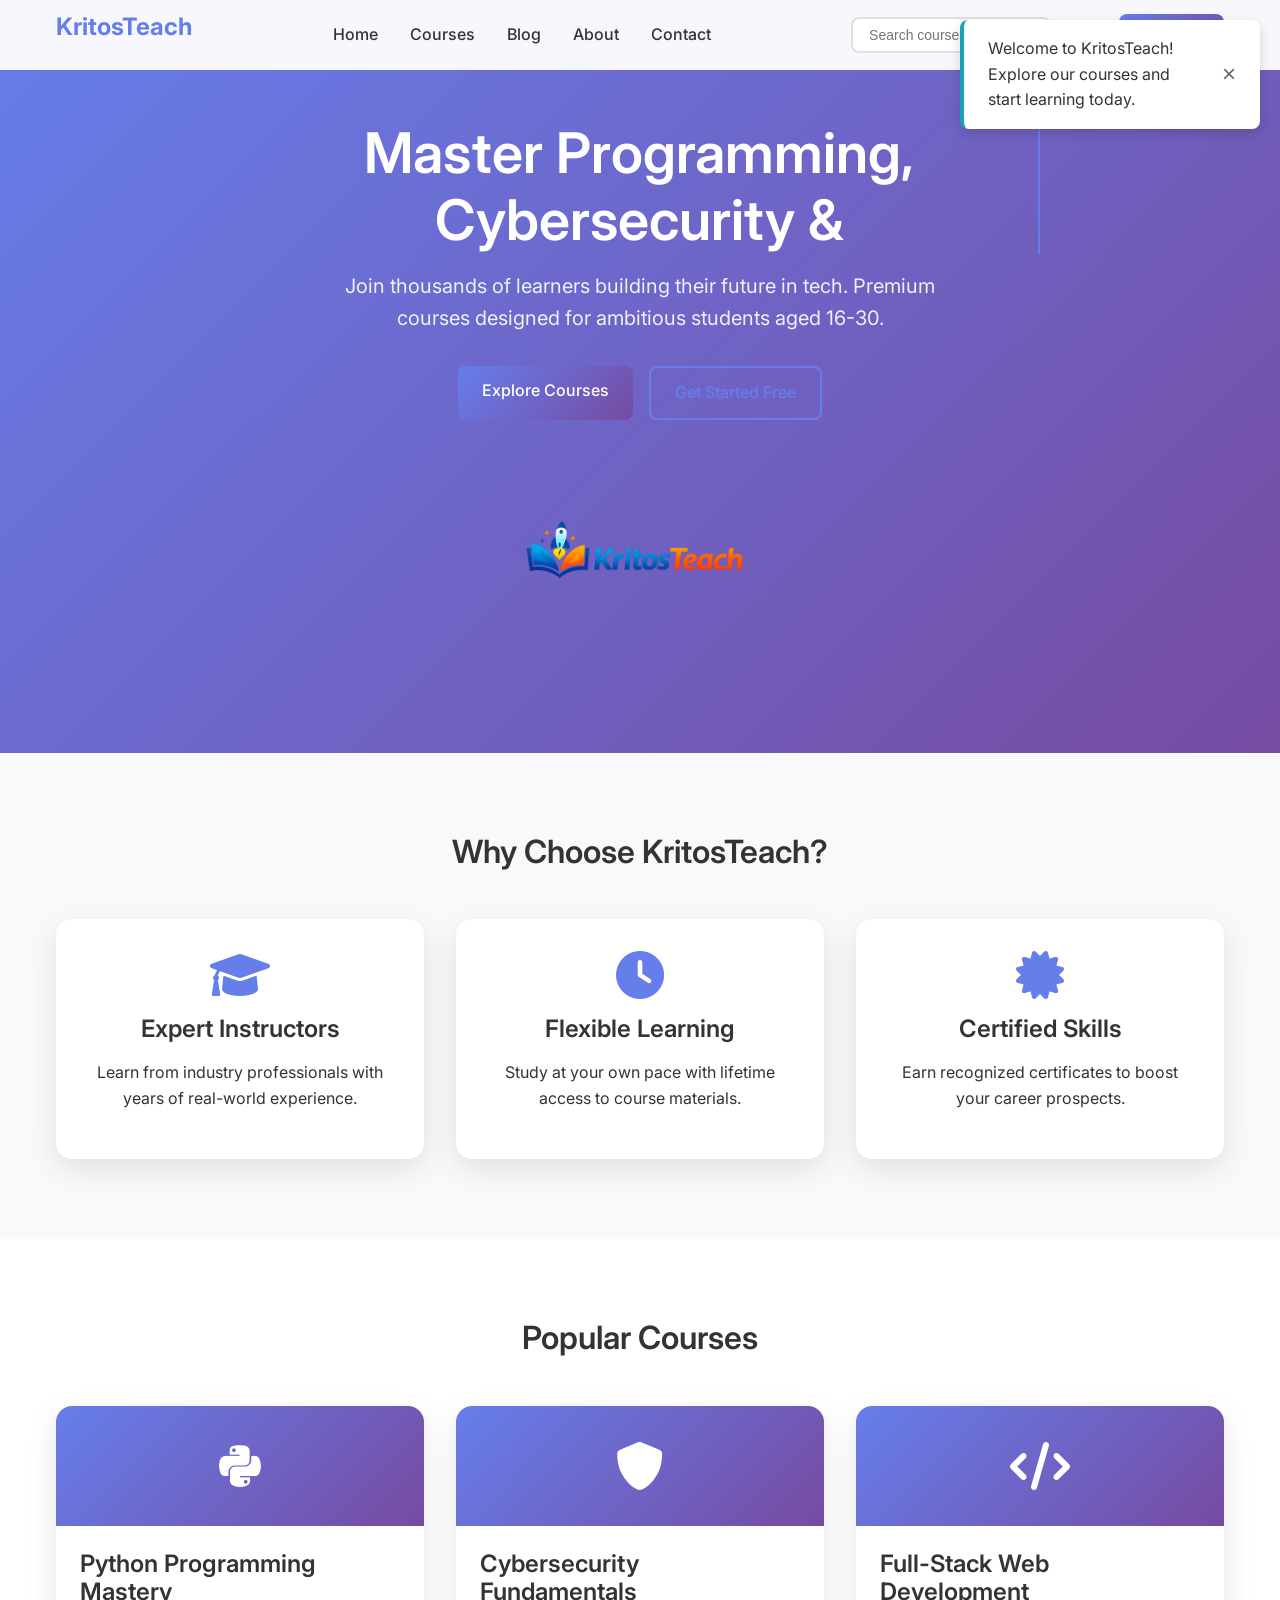
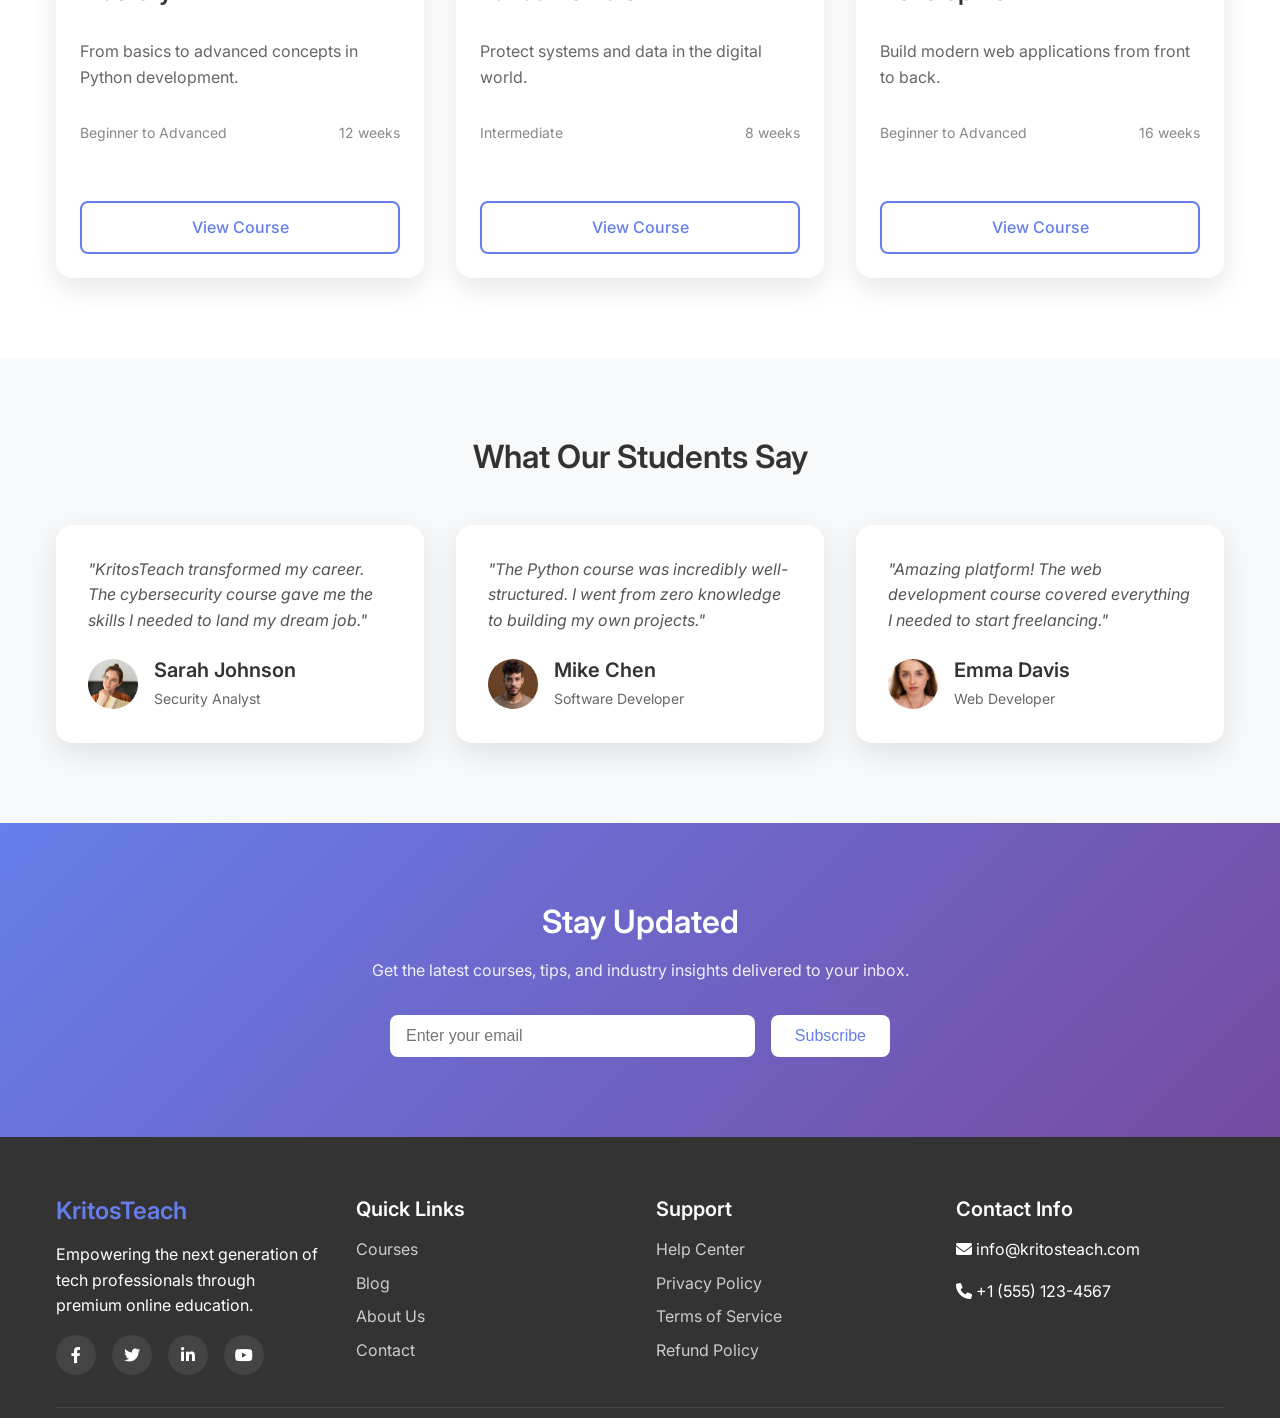
==== index.html @ 1b53daaf "kritosteac" ====
<!DOCTYPE html>
<html lang="en">
<head>
    <meta charset="UTF-8">
    <meta name="viewport" content="width=device-width, initial-scale=1.0">
    <title>KritosTeach - Premium Online Learning</title>
    <meta name="description" content="Learn programming, cybersecurity, and web development with KritosTeach. Premium courses for students and self-learners aged 16-30.">
    <link rel="stylesheet" href="css/styles.css">
    <link rel="icon" href="assets/favicon.ico" type="image/x-icon">
    <link rel="preconnect" href="https://fonts.googleapis.com">
    <link rel="preconnect" href="https://fonts.gstatic.com" crossorigin>
    <link href="https://fonts.googleapis.com/css2?family=Inter:wght@300;400;500;600;700&display=swap" rel="stylesheet">
    <link rel="stylesheet" href="https://cdnjs.cloudflare.com/ajax/libs/font-awesome/6.0.0/css/all.min.css">
</head>
<body>
    <header>
        <nav>
            <div class="nav-container">
                <div class="logo">
                    <h1>KritosTeach</h1>
                </div>
                <ul class="nav-menu">
                    <li><a href="index.html">Home</a></li>
                    <li><a href="courses.html">Courses</a></li>
                    <li><a href="blog.html">Blog</a></li>
                    <li><a href="about.html">About</a></li>
                    <li><a href="contact.html">Contact</a></li>
                </ul>
                <div class="nav-actions">
                    <button id="theme-toggle" aria-label="Toggle dark mode">
                        <i class="fas fa-moon"></i>
                    </button>
                    <button class="btn-primary">Sign Up</button>
                </div>
                <div class="hamburger">
                    <span></span>
                    <span></span>
                    <span></span>
                </div>
            </div>
        </nav>
    </header>

    <main>
        <section class="hero">
            <div class="hero-content">
                <h1>Master Programming, Cybersecurity & Web Development</h1>
                <p>Join thousands of learners building their future in tech. Premium courses designed for ambitious students aged 16-30.</p>
                <div class="hero-buttons">
                    <a href="courses.html" class="btn-primary">Explore Courses</a>
                    <a href="#newsletter" class="btn-secondary">Get Started Free</a>
                </div>
            </div>
            <div class="logo-image">
                <img src="assets/logo.png" alt="Students learning online" loading="lazy">
            </div>
        </section>

        <section class="values">
            <div class="container">
                <h2>Why Choose KritosTeach?</h2>
                <div class="values-grid">
                    <div class="value-card">
                        <i class="fas fa-graduation-cap"></i>
                        <h3>Expert Instructors</h3>
                        <p>Learn from industry professionals with years of real-world experience.</p>
                    </div>
                    <div class="value-card">
                        <i class="fas fa-clock"></i>
                        <h3>Flexible Learning</h3>
                        <p>Study at your own pace with lifetime access to course materials.</p>
                    </div>
                    <div class="value-card">
                        <i class="fas fa-certificate"></i>
                        <h3>Certified Skills</h3>
                        <p>Earn recognized certificates to boost your career prospects.</p>
                    </div>
                </div>
            </div>
        </section>

        <section class="popular-courses">
            <div class="container">
                <h2>Popular Courses</h2>
                <div class="courses-grid">
                    <div class="course-card">
                        <div class="course-icon">
                            <i class="fab fa-python"></i>
                        </div>
                        <h3>Python Programming Mastery</h3>
                        <p>From basics to advanced concepts in Python development.</p>
                        <div class="course-meta">
                            <span class="level">Beginner to Advanced</span>
                            <span class="duration">12 weeks</span>
                        </div>
                        <a href="course-details.html" class="btn-secondary">View Course</a>
                    </div>
                    <div class="course-card">
                        <div class="course-icon">
                            <i class="fas fa-shield-alt"></i>
                        </div>
                        <h3>Cybersecurity Fundamentals</h3>
                        <p>Protect systems and data in the digital world.</p>
                        <div class="course-meta">
                            <span class="level">Intermediate</span>
                            <span class="duration">8 weeks</span>
                        </div>
                        <a href="course-details.html" class="btn-secondary">View Course</a>
                    </div>
                    <div class="course-card">
                        <div class="course-icon">
                            <i class="fas fa-code"></i>
                        </div>
                        <h3>Full-Stack Web Development</h3>
                        <p>Build modern web applications from front to back.</p>
                        <div class="course-meta">
                            <span class="level">Beginner to Advanced</span>
                            <span class="duration">16 weeks</span>
                        </div>
                        <a href="course-details.html" class="btn-secondary">View Course</a>
                    </div>
                </div>
            </div>
        </section>

        <section class="testimonials">
            <div class="container">
                <h2>What Our Students Say</h2>
                <div class="testimonials-grid">
                    <div class="testimonial-card">
                        <div class="testimonial-content">
                            <p>"KritosTeach transformed my career. The cybersecurity course gave me the skills I needed to land my dream job."</p>
                        </div>
                        <div class="testimonial-author">
                            <img src="assets/testimonial1.jpg" alt="Sarah Johnson" loading="lazy">
                            <div>
                                <h4>Sarah Johnson</h4>
                                <span>Security Analyst</span>
                            </div>
                        </div>
                    </div>
                    <div class="testimonial-card">
                        <div class="testimonial-content">
                            <p>"The Python course was incredibly well-structured. I went from zero knowledge to building my own projects."</p>
                        </div>
                        <div class="testimonial-author">
                            <img src="assets/testimonial2.jpg" alt="Mike Chen" loading="lazy">
                            <div>
                                <h4>Mike Chen</h4>
                                <span>Software Developer</span>
                            </div>
                        </div>
                    </div>
                    <div class="testimonial-card">
                        <div class="testimonial-content">
                            <p>"Amazing platform! The web development course covered everything I needed to start freelancing."</p>
                        </div>
                        <div class="testimonial-author">
                            <img src="assets/testimonial3.jpg" alt="Emma Davis" loading="lazy">
                            <div>
                                <h4>Emma Davis</h4>
                                <span>Web Developer</span>
                            </div>
                        </div>
                    </div>
                </div>
            </div>
        </section>

        <section id="newsletter" class="newsletter">
            <div class="container">
                <h2>Stay Updated</h2>
                <p>Get the latest courses, tips, and industry insights delivered to your inbox.</p>
                <form class="newsletter-form">
                    <input type="email" placeholder="Enter your email" required>
                    <button type="submit" class="btn-primary">Subscribe</button>
                </form>
            </div>
        </section>
    </main>

    <footer>
        <div class="container">
            <div class="footer-content">
                <div class="footer-section">
                    <h3>KritosTeach</h3>
                    <p>Empowering the next generation of tech professionals through premium online education.</p>
                    <div class="social-links">
                        <a href="#" aria-label="Facebook"><i class="fab fa-facebook-f"></i></a>
                        <a href="#" aria-label="Twitter"><i class="fab fa-twitter"></i></a>
                        <a href="#" aria-label="LinkedIn"><i class="fab fa-linkedin-in"></i></a>
                        <a href="#" aria-label="YouTube"><i class="fab fa-youtube"></i></a>
                    </div>
                </div>
                <div class="footer-section">
                    <h4>Quick Links</h4>
                    <ul>
                        <li><a href="courses.html">Courses</a></li>
                        <li><a href="blog.html">Blog</a></li>
                        <li><a href="about.html">About Us</a></li>
                        <li><a href="contact.html">Contact</a></li>
                    </ul>
                </div>
                <div class="footer-section">
                    <h4>Support</h4>
                    <ul>
                        <li><a href="#">Help Center</a></li>
                        <li><a href="#">Privacy Policy</a></li>
                        <li><a href="#">Terms of Service</a></li>
                        <li><a href="#">Refund Policy</a></li>
                    </ul>
                </div>
                <div class="footer-section">
                    <h4>Contact Info</h4>
                    <p><i class="fas fa-envelope"></i> info@kritosteach.com</p>
                    <p><i class="fas fa-phone"></i> +1 (555) 123-4567</p>
                </div>
            </div>
            <div class="footer-bottom">
                <p>&copy; 2024 KritosTeach. All rights reserved.</p>
            </div>
        </div>
    </footer>

    <script src="js/scripts.js"></script>
</body>
</html>
---- css/styles.css ----
/* Reset and Base Styles */
* {
    margin: 0;
    padding: 0;
    box-sizing: border-box;
}

html {
    scroll-behavior: smooth;
}

body {
    font-family: 'Inter', -apple-system, BlinkMacSystemFont, 'Segoe UI', Roboto, sans-serif;
    line-height: 1.6;
    color: #333;
    background-color: #fff;
    transition: background-color 0.3s ease, color 0.3s ease;
}

body.dark-mode {
    background-color: #121212;
    color: #e0e0e0;
}

/* Typography */
h1, h2, h3, h4, h5, h6 {
    font-weight: 600;
    line-height: 1.2;
    margin-bottom: 1rem;
}

h1 { font-size: 2.5rem; }
h2 { font-size: 2rem; }
h3 { font-size: 1.5rem; }
h4 { font-size: 1.25rem; }
h5 { font-size: 1.125rem; }
h6 { font-size: 1rem; }

p {
    margin-bottom: 1rem;
}

/* Container */
.container {
    max-width: 1200px;
    margin: 0 auto;
    padding: 0 1rem;
}

/* Buttons */
.btn-primary, .btn-secondary {
    display: inline-block;
    padding: 0.75rem 1.5rem;
    border: none;
    border-radius: 0.5rem;
    font-weight: 500;
    text-decoration: none;
    cursor: pointer;
    transition: all 0.3s ease;
    font-size: 1rem;
}

.btn-primary {
    background: linear-gradient(135deg, #667eea 0%, #764ba2 100%);
    color: white;
}

.btn-primary:hover {
    transform: translateY(-2px);
    box-shadow: 0 10px 25px rgba(102, 126, 234, 0.3);
}

.btn-secondary {
    background: transparent;
    color: #667eea;
    border: 2px solid #667eea;
}

.btn-secondary:hover {
    background: #667eea;
    color: white;
    transform: translateY(-2px);
}

/* Navigation */
header {
    position: fixed;
    top: 0;
    width: 100%;
    background: rgba(255, 255, 255, 0.95);
    backdrop-filter: blur(10px);
    z-index: 1000;
    transition: background-color 0.3s ease;
}

body.dark-mode header {
    background: rgba(18, 18, 18, 0.95);
}

.nav-container {
    max-width: 1200px;
    margin: 0 auto;
    padding: 0 1rem;
    display: flex;
    justify-content: space-between;
    align-items: center;
    height: 70px;
}

.logo h1 {
    color: #667eea;
    font-size: 1.5rem;
    font-weight: 700;
}

.nav-menu {
    display: flex;
    list-style: none;
    gap: 2rem;
}

.nav-menu a {
    text-decoration: none;
    color: #333;
    font-weight: 500;
    transition: color 0.3s ease;
}

body.dark-mode .nav-menu a {
    color: #e0e0e0;
}

.nav-menu a:hover, .nav-menu a.active {
    color: #667eea;
}

.nav-actions {
    display: flex;
    align-items: center;
    gap: 1rem;
}

#theme-toggle {
    background: none;
    border: none;
    font-size: 1.25rem;
    cursor: pointer;
    color: #333;
    transition: color 0.3s ease;
}

body.dark-mode #theme-toggle {
    color: #e0e0e0;
}

.hamburger {
    display: none;
    flex-direction: column;
    cursor: pointer;
}

.hamburger span {
    width: 25px;
    height: 3px;
    background: #333;
    margin: 3px 0;
    transition: 0.3s;
}

body.dark-mode .hamburger span {
    background: #e0e0e0;
}

/* Hero Section */
.hero {
    padding: 120px 0 80px;
    background: linear-gradient(135deg, #667eea 0%, #764ba2 100%);
    color: white;
    text-align: center;
}

.hero-content h1 {
    font-size: 3.5rem;
    margin-bottom: 1rem;
    max-width: 800px;
    margin-left: auto;
    margin-right: auto;
}

.hero-content p {
    font-size: 1.25rem;
    margin-bottom: 2rem;
    max-width: 600px;
    margin-left: auto;
    margin-right: auto;
    opacity: 0.9;
}

.hero-buttons {
    display: flex;
    gap: 1rem;
    justify-content: center;
    margin-bottom: 2rem;
}

.logo-image img {
    max-width: 25%;
    height: auto;
    border-radius: 120rem;
    box-shadow: 1 20px 40px rgba(237, 1, 1, 0.1)0.1;
}

/* Values Section */
.values {
    padding: 80px 0;
    background: #f8f9fa;
}

body.dark-mode .values {
    background: #1e1e1e;
}

.values h2 {
    text-align: center;
    margin-bottom: 3rem;
    color: #333;
}

body.dark-mode .values h2 {
    color: #e0e0e0;
}

.values-grid {
    display: grid;
    grid-template-columns: repeat(auto-fit, minmax(250px, 1fr));
    gap: 2rem;
}

.value-card {
    text-align: center;
    padding: 2rem;
    background: white;
    border-radius: 1rem;
    box-shadow: 0 10px 30px rgba(0, 0, 0, 0.1);
    transition: transform 0.3s ease;
}

body.dark-mode .value-card {
    background: #2a2a2a;
    box-shadow: 0 10px 30px rgba(0, 0, 0, 0.3);
}

.value-card:hover {
    transform: translateY(-5px);
}

.value-card i {
    font-size: 3rem;
    color: #667eea;
    margin-bottom: 1rem;
}

.value-card h3 {
    margin-bottom: 1rem;
    color: #333;
}

body.dark-mode .value-card h3 {
    color: #e0e0e0;
}

/* Popular Courses */
.popular-courses {
    padding: 80px 0;
}

.popular-courses h2 {
    text-align: center;
    margin-bottom: 3rem;
}

.courses-grid {
    display: grid;
    grid-template-columns: repeat(auto-fit, minmax(300px, 1fr));
    gap: 2rem;
}

.course-card {
    background: white;
    border-radius: 1rem;
    overflow: hidden;
    box-shadow: 0 10px 30px rgba(0, 0, 0, 0.1);
    transition: transform 0.3s ease;
}

body.dark-mode .course-card {
    background: #2a2a2a;
    box-shadow: 0 10px 30px rgba(0, 0, 0, 0.3);
}

.course-card:hover {
    transform: translateY(-5px);
}

.course-icon {
    height: 120px;
    display: flex;
    align-items: center;
    justify-content: center;
    background: linear-gradient(135deg, #667eea 0%, #764ba2 100%);
    color: white;
    font-size: 3rem;
}

.course-card h3 {
    padding: 1.5rem 1.5rem 1rem;
    color: #333;
}

body.dark-mode .course-card h3 {
    color: #e0e0e0;
}

.course-card p {
    padding: 0 1.5rem;
    color: #666;
}

body.dark-mode .course-card p {
    color: #b0b0b0;
}

.course-meta {
    padding: 1rem 1.5rem 0;
    display: flex;
    justify-content: space-between;
    font-size: 0.875rem;
    color: #888;
}

body.dark-mode .course-meta {
    color: #999;
}

.course-card .btn-secondary {
    margin: 1.5rem;
    width: calc(100% - 3rem);
    text-align: center;
}

/* Testimonials */
.testimonials {
    padding: 80px 0;
    background: #f8f9fa;
}

body.dark-mode .testimonials {
    background: #1e1e1e;
}

.testimonials h2 {
    text-align: center;
    margin-bottom: 3rem;
}

.testimonials-grid {
    display: grid;
    grid-template-columns: repeat(auto-fit, minmax(300px, 1fr));
    gap: 2rem;
}

.testimonial-card {
    background: white;
    padding: 2rem;
    border-radius: 1rem;
    box-shadow: 0 10px 30px rgba(0, 0, 0, 0.1);
}

body.dark-mode .testimonial-card {
    background: #2a2a2a;
    box-shadow: 0 10px 30px rgba(0, 0, 0, 0.3);
}

.testimonial-content p {
    font-style: italic;
    margin-bottom: 1.5rem;
    color: #555;
}

body.dark-mode .testimonial-content p {
    color: #c0c0c0;
}

.testimonial-author {
    display: flex;
    align-items: center;
    gap: 1rem;
}

.testimonial-author img {
    width: 50px;
    height: 50px;
    border-radius: 50%;
    object-fit: cover;
}

.testimonial-author h4 {
    color: #333;
    margin-bottom: 0.25rem;
}

body.dark-mode .testimonial-author h4 {
    color: #e0e0e0;
}

.testimonial-author span {
    font-size: 0.875rem;
    color: #666;
}

body.dark-mode .testimonial-author span {
    color: #999;
}

/* Newsletter */
.newsletter {
    padding: 80px 0;
    background: linear-gradient(135deg, #667eea 0%, #764ba2 100%);
    color: white;
    text-align: center;
}

.newsletter h2 {
    margin-bottom: 1rem;
}

.newsletter p {
    margin-bottom: 2rem;
    opacity: 0.9;
}

.newsletter-form {
    display: flex;
    max-width: 500px;
    margin: 0 auto;
    gap: 1rem;
}

.newsletter-form input {
    flex: 1;
    padding: 0.75rem 1rem;
    border: none;
    border-radius: 0.5rem;
    font-size: 1rem;
}

.newsletter-form button {
    padding: 0.75rem 1.5rem;
    background: white;
    color: #667eea;
    border: none;
    border-radius: 0.5rem;
    font-weight: 500;
    cursor: pointer;
    transition: all 0.3s ease;
}

.newsletter-form button:hover {
    background: #f0f0f0;
}

/* Footer */
footer {
    background: #333;
    color: white;
    padding: 60px 0 20px;
}

.footer-content {
    display: grid;
    grid-template-columns: repeat(auto-fit, minmax(250px, 1fr));
    gap: 2rem;
    margin-bottom: 2rem;
}

.footer-section h3 {
    color: #667eea;
    margin-bottom: 1rem;
}

.footer-section h4 {
    margin-bottom: 1rem;
}

.footer-section ul {
    list-style: none;
}

.footer-section ul li {
    margin-bottom: 0.5rem;
}

.footer-section a {
    color: #ccc;
    text-decoration: none;
    transition: color 0.3s ease;
}

.footer-section a:hover {
    color: #667eea;
}

.social-links {
    display: flex;
    gap: 1rem;
    margin-top: 1rem;
}

.social-links a {
    display: flex;
    align-items: center;
    justify-content: center;
    width: 40px;
    height: 40px;
    background: #444;
    border-radius: 50%;
    color: white;
    transition: all 0.3s ease;
}

.social-links a:hover {
    background: #667eea;
    transform: translateY(-2px);
}

.footer-bottom {
    border-top: 1px solid #444;
    padding-top: 1rem;
    text-align: center;
    color: #999;
}

/* Page Headers */
.page-header {
    padding: 120px 0 60px;
    text-align: center;
    background: linear-gradient(135deg, #667eea 0%, #764ba2 100%);
    color: white;
}

.page-header h1 {
    font-size: 3rem;
    margin-bottom: 1rem;
}

.page-header p {
    font-size: 1.25rem;
    opacity: 0.9;
}

/* Blog Styles */
.blog-posts {
    padding: 80px 0;
}

.blog-grid {
    display: grid;
    grid-template-columns: repeat(auto-fit, minmax(350px, 1fr));
    gap: 2rem;
}

.blog-card {
    background: white;
    border-radius: 1rem;
    overflow: hidden;
    box-shadow: 0 10px 30px rgba(0, 0, 0, 0.1);
    transition: transform 0.3s ease;
}

body.dark-mode .blog-card {
    background: #2a2a2a;
    box-shadow: 0 10px 30px rgba(0, 0, 0, 0.3);
}

.blog-card:hover {
    transform: translateY(-5px);
}

.blog-image {
    position: relative;
    height: 200px;
    overflow: hidden;
}

.blog-image img {
    width: 100%;
    height: 100%;
    object-fit: cover;
    transition: transform 0.3s ease;
}

.blog-card:hover .blog-image img {
    transform: scale(1.05);
}

.category {
    position: absolute;
    top: 1rem;
    left: 1rem;
    background: #667eea;
    color: white;
    padding: 0.25rem 0.75rem;
    border-radius: 1rem;
    font-size: 0.75rem;
    font-weight: 500;
}

.blog-content {
    padding: 1.5rem;
}

.blog-content h2 {
    font-size: 1.25rem;
    margin-bottom: 1rem;
    color: #333;
}

body.dark-mode .blog-content h2 {
    color: #e0e0e0;
}

.blog-content p {
    color: #666;
    margin-bottom: 1rem;
}

body.dark-mode .blog-content p {
    color: #b0b0b0;
}

.blog-meta {
    display: flex;
    flex-wrap: wrap;
    gap: 1rem;
    font-size: 0.875rem;
    color: #888;
    margin-bottom: 1rem;
}

body.dark-mode .blog-meta {
    color: #999;
}

.read-more {
    color: #667eea;
    text-decoration: none;
    font-weight: 500;
    transition: color 0.3s ease;
}

.read-more:hover {
    color: #5a67d8;
}

/* Pagination */
.pagination {
    display: flex;
    justify-content: center;
    gap: 0.5rem;
    margin-top: 3rem;
}

.page-btn {
    padding: 0.5rem 1rem;
    border: 2px solid #e0e0e0;
    background: white;
    color: #333;
    border-radius: 0.5rem;
    cursor: pointer;
    transition: all 0.3s ease;
}

body.dark-mode .page-btn {
    background: #2a2a2a;
    border-color: #444;
    color: #e0e0e0;
}

.page-btn.active, .page-btn:hover {
    background: #667eea;
    border-color: #667eea;
    color: white;
}

/* Course Details Styles */
.course-header {
    padding: 120px 0 60px;
    background: linear-gradient(135deg, #667eea 0%, #764ba2 100%);
    color: white;
}

.course-info {
    display: grid;
    grid-template-columns: 1fr 2fr;
    gap: 3rem;
    align-items: center;
}

.course-icon-large {
    text-align: center;
}

.course-icon-large i {
    font-size: 6rem;
    opacity: 0.9;
}

.course-details h1 {
    font-size: 2.5rem;
    margin-bottom: 1rem;
}

.course-meta {
    display: flex;
    gap: 2rem;
    margin-bottom: 2rem;
    flex-wrap: wrap;
}

.course-meta span {
    display: flex;
    align-items: center;
    gap: 0.5rem;
    font-size: 0.875rem;
}

.course-actions {
    display: flex;
    gap: 1rem;
}

.course-content {
    padding: 80px 0;
}

.tabs {
    display: flex;
    border-bottom: 2px solid #e0e0e0;
    margin-bottom: 2rem;
}

body.dark-mode .tabs {
    border-color: #444;
}

.tab-button {
    padding: 1rem 2rem;
    background: none;
    border: none;
    border-bottom: 3px solid transparent;
    cursor: pointer;
    font-size: 1rem;
    font-weight: 500;
    color: #666;
    transition: all 0.3s ease;
}

body.dark-mode .tab-button {
    color: #999;
}

.tab-button.active, .tab-button:hover {
    color: #667eea;
    border-bottom-color: #667eea;
}

.tab-content {
    display: none;
}

.tab-content.active {
    display: block;
}

.skills {
    display: flex;
    flex-wrap: wrap;
    gap: 0.5rem;
    margin-top: 1rem;
}

.skill-tag {
    background: #f0f0f0;
    color: #667eea;
    padding: 0.25rem 0.75rem;
    border-radius: 1rem;
    font-size: 0.875rem;
    font-weight: 500;
}

body.dark-mode .skill-tag {
    background: #333;
}

.curriculum-section {
    margin-bottom: 2rem;
}

.curriculum-section h3 {
    color: #667eea;
    margin-bottom: 1rem;
}

.curriculum-section ul {
    margin-left: 1.5rem;
}

.curriculum-section li {
    margin-bottom: 0.5rem;
    color: #555;
}

body.dark-mode .curriculum-section li {
    color: #c0c0c0;
}

.reviews {
    display: grid;
    gap: 2rem;
}

.review-card {
    border: 1px solid #e0e0e0;
    border-radius: 1rem;
    padding: 1.5rem;
}

body.dark-mode .review-card {
    border-color: #444;
}

.review-header {
    display: flex;
    justify-content: space-between;
    align-items: flex-start;
    margin-bottom: 1rem;
}

.reviewer-info {
    display: flex;
    align-items: center;
    gap: 1rem;
}

.reviewer-info img {
    width: 50px;
    height: 50px;
    border-radius: 50%;
    object-fit: cover;
}

.rating {
    color: #ffd700;
    margin-bottom: 0.25rem;
}

.review-date {
    font-size: 0.875rem;
    color: #888;
}

body.dark-mode .review-date {
    color: #999;
}

/* About Page Styles */
.story {
    padding: 80px 0;
}

.story-content {
    max-width: 800px;
    margin: 0 auto 3rem;
    text-align: center;
}

.story-image img {
    max-width: 20%;
    height: auto;
    border-radius: 1rem;
    box-shadow: 0 20px 40px rgba(0, 0, 0, 0.1);
}

.mission-vision {
    padding: 80px 0;
    background: #f8f9fa;
}

body.dark-mode .mission-vision {
    background: #1e1e1e;
}

.mission-card, .vision-card {
    text-align: center;
    padding: 3rem 2rem;
    background: white;
    border-radius: 1rem;
    box-shadow: 0 10px 30px rgba(0, 0, 0, 0.1);
}

body.dark-mode .mission-card, body.dark-mode .vision-card {
    background: #2a2a2a;
    box-shadow: 0 10px 30px rgba(0, 0, 0, 0.3);
}

.mission-card i, .vision-card i {
    font-size: 3rem;
    color: #667eea;
    margin-bottom: 1.5rem;
}

.mission-card h3, .vision-card h3 {
    margin-bottom: 1rem;
}

.stats {
    padding: 80px 0;
}

.stats h2 {
    text-align: center;
    margin-bottom: 3rem;
}

.stats-grid {
    display: grid;
    grid-template-columns: repeat(auto-fit, minmax(200px, 1fr));
    gap: 2rem;
    text-align: center;
}

.stat-item .stat-number {
    font-size: 3rem;
    font-weight: 700;
    color: #667eea;
    display: block;
    margin-bottom: 0.5rem;
}

.stat-item .stat-label {
    font-size: 1.125rem;
    color: #666;
}

body.dark-mode .stat-item .stat-label {
    color: #b0b0b0;
}

.team {
    padding: 80px 0;
    background: #f8f9fa;
}

body.dark-mode .team {
    background: #1e1e1e;
}

.team h2 {
    text-align: center;
    margin-bottom: 3rem;
}

.team-grid {
    display: grid;
    grid-template-columns: repeat(auto-fit, minmax(250px, 1fr));
    gap: 2rem;
}

.team-member {
    text-align: center;
    background: white;
    padding: 2rem;
    border-radius: 1rem;
    box-shadow: 0 10px 30px rgba(0, 0, 0, 0.1);
    transition: transform 0.3s ease;
}

body.dark-mode .team-member {
    background: #2a2a2a;
    box-shadow: 0 10px 30px rgba(0, 0, 0, 0.3);
}

.team-member:hover {
    transform: translateY(-5px);
}

.team-member img {
    width: 120px;
    height: 120px;
    border-radius: 50%;
    object-fit: cover;
    margin-bottom: 1rem;
}

.team-member h3 {
    margin-bottom: 0.5rem;
}

.team-member p:first-of-type {
    color: #667eea;
    font-weight: 500;
    margin-bottom: 1rem;
}

.team-member p:last-of-type {
    color: #666;
    font-size: 0.875rem;
}

body.dark-mode .team-member p:last-of-type {
    color: #b0b0b0;
}

.values-section {
    padding: 80px 0;
}

.values-section h2 {
    text-align: center;
    margin-bottom: 3rem;
}

.values-grid {
    display: grid;
    grid-template-columns: repeat(auto-fit, minmax(250px, 1fr));
    gap: 2rem;
}

.value-item {
    text-align: center;
    padding: 2rem;
    background: white;
    border-radius: 1rem;
    box-shadow: 0 10px 30px rgba(0, 0, 0, 0.1);
    transition: transform 0.3s ease;
}

body.dark-mode .value-item {
    background: #2a2a2a;
    box-shadow: 0 10px 30px rgba(0, 0, 0, 0.3);
}

.value-item:hover {
    transform: translateY(-5px);
}

.value-item i {
    font-size: 3rem;
    color: #667eea;
    margin-bottom: 1.5rem;
}

/* Contact Page Styles */
.contact-content {
    padding: 80px 0;
}

.contact-grid {
    display: grid;
    grid-template-columns: 1fr 1fr;
    gap: 4rem;
    align-items: start;
}

.contact-info h2 {
    margin-bottom: 1rem;
}

.contact-info > p {
    margin-bottom: 2rem;
    color: #666;
}

body.dark-mode .contact-info > p {
    color: #b0b0b0;
}

.contact-methods {
    margin-bottom: 3rem;
}

.contact-method {
    display: flex;
    align-items: flex-start;
    gap: 1rem;
    margin-bottom: 2rem;
}

.contact-method i {
    font-size: 1.5rem;
    color: #667eea;
    margin-top: 0.25rem;
}

.contact-method h3 {
    margin-bottom: 0.5rem;
}

.contact-method p {
    margin: 0;
    color: #666;
}

body.dark-mode .contact-method p {
    color: #b0b0b0;
}

.social-contact h3 {
    margin-bottom: 1rem;
}

.contact-form h2 {
    margin-bottom: 2rem;
}

.form-group {
    margin-bottom: 1.5rem;
}

.form-group label {
    display: block;
    margin-bottom: 0.5rem;
    font-weight: 500;
    color: #333;
}

body.dark-mode .form-group label {
    color: #e0e0e0;
}

.form-group input,
.form-group select,
.form-group textarea {
    width: 100%;
    padding: 0.75rem;
    border: 2px solid #e0e0e0;
    border-radius: 0.5rem;
    font-size: 1rem;
    transition: border-color 0.3s ease;
}

body.dark-mode .form-group input,
body.dark-mode .form-group select,
body.dark-mode .form-group textarea {
    background: #2a2a2a;
    border-color: #444;
    color: #e0e0e0;
}

.form-group input:focus,
.form-group select:focus,
.form-group textarea:focus {
    outline: none;
    border-color: #667eea;
}

.faq {
    padding: 80px 0;
    background: #f8f9fa;
}

body.dark-mode .faq {
    background: #1e1e1e;
}

.faq h2 {
    text-align: center;
    margin-bottom: 3rem;
}

.faq-grid {
    display: grid;
    grid-template-columns: repeat(auto-fit, minmax(300px, 1fr));
    gap: 2rem;
}

.faq-item {
    background: white;
    padding: 2rem;
    border-radius: 1rem;
    box-shadow: 0 10px 30px rgba(0, 0, 0, 0.1);
}

body.dark-mode .faq-item {
    background: #2a2a2a;
    box-shadow: 0 10px 30px rgba(0, 0, 0, 0.3);
}

.faq-item h3 {
    margin-bottom: 1rem;
    color: #333;
}

body.dark-mode .faq-item h3 {
    color: #e0e0e0;
}

.faq-item p {
    color: #666;
}

body.dark-mode .faq-item p {
    color: #b0b0b0;
}

/* Responsive Design */
@media (max-width: 768px) {
    .nav-menu {
        display: none;
    }

    .hamburger {
        display: flex;
    }

    .hero-content h1 {
        font-size: 2.5rem;
    }

    .hero-buttons {
        flex-direction: column;
        align-items: center;
    }

    .hero-image {
        margin-top: 2rem;
    }

    .course-info {
        grid-template-columns: 1fr;
        text-align: center;
        gap: 2rem;
    }

    .contact-grid {
        grid-template-columns: 1fr;
        gap: 2rem;
    }

    .newsletter-form {
        flex-direction: column;
    }

    .footer-content {
        grid-template-columns: 1fr;
        text-align: center;
    }

    .tabs {
        flex-wrap: wrap;
    }

    .tab-button {
        flex: 1;
        min-width: 120px;
    }
}

@media (max-width: 480px) {
    h1 { font-size: 2rem; }
    h2 { font-size: 1.5rem; }
    h3 { font-size: 1.25rem; }

    .container {
        padding: 0 0.5rem;
    }

    .hero {
        padding: 100px 0 40px;
    }

    .btn-primary, .btn-secondary {
        width: 100%;
        text-align: center;
    }

    .course-actions {
        flex-direction: column;
    }

    .review-header {
        flex-direction: column;
        align-items: flex-start;
        gap: 1rem;
    }
}

/* Animations */
@keyframes fadeInUp {
    from {
        opacity: 0;
        transform: translateY(30px);
    }
    to {
        opacity: 1;
        transform: translateY(0);
    }
}

.fade-in-up {
    animation: fadeInUp 0.6s ease-out;
}

/* Utility Classes */
.text-center { text-align: center; }
.mb-1 { margin-bottom: 1rem; }
.mb-2 { margin-bottom: 2rem; }
.mb-3 { margin-bottom: 3rem; }
.mt-1 { margin-top: 1rem; }
.mt-2 { margin-top: 2rem; }
.mt-3 { margin-top: 3rem; }

/* Accessibility */
.sr-only {
    position: absolute;
    width: 1px;
    height: 1px;
    padding: 0;
    margin: -1px;
    overflow: hidden;
    clip: rect(0, 0, 0, 0);
    white-space: nowrap;
    border: 0;
}

/* Print Styles */
@media print {
    header, footer, .btn-primary, .btn-secondary {
        display: none !important;
    }

    body {
        font-size: 12pt;
        line-height: 1.4;
    }
}
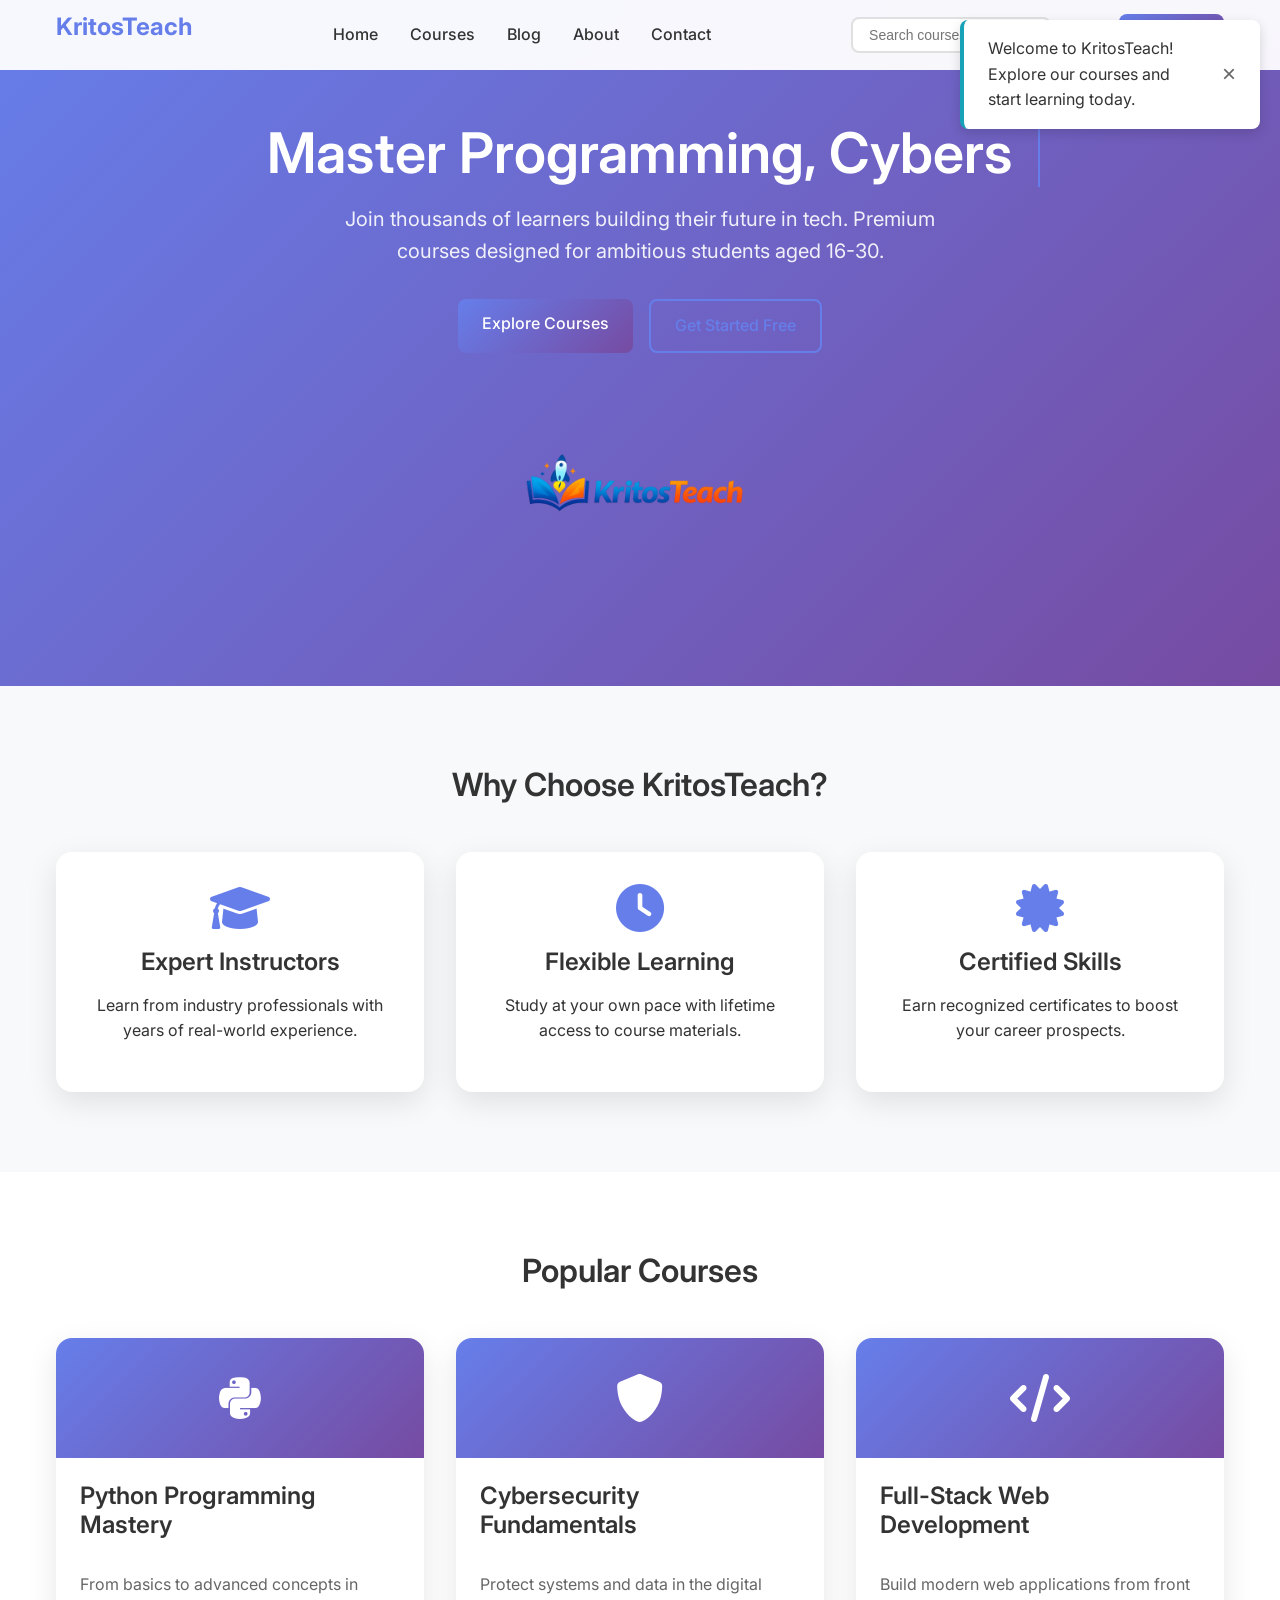
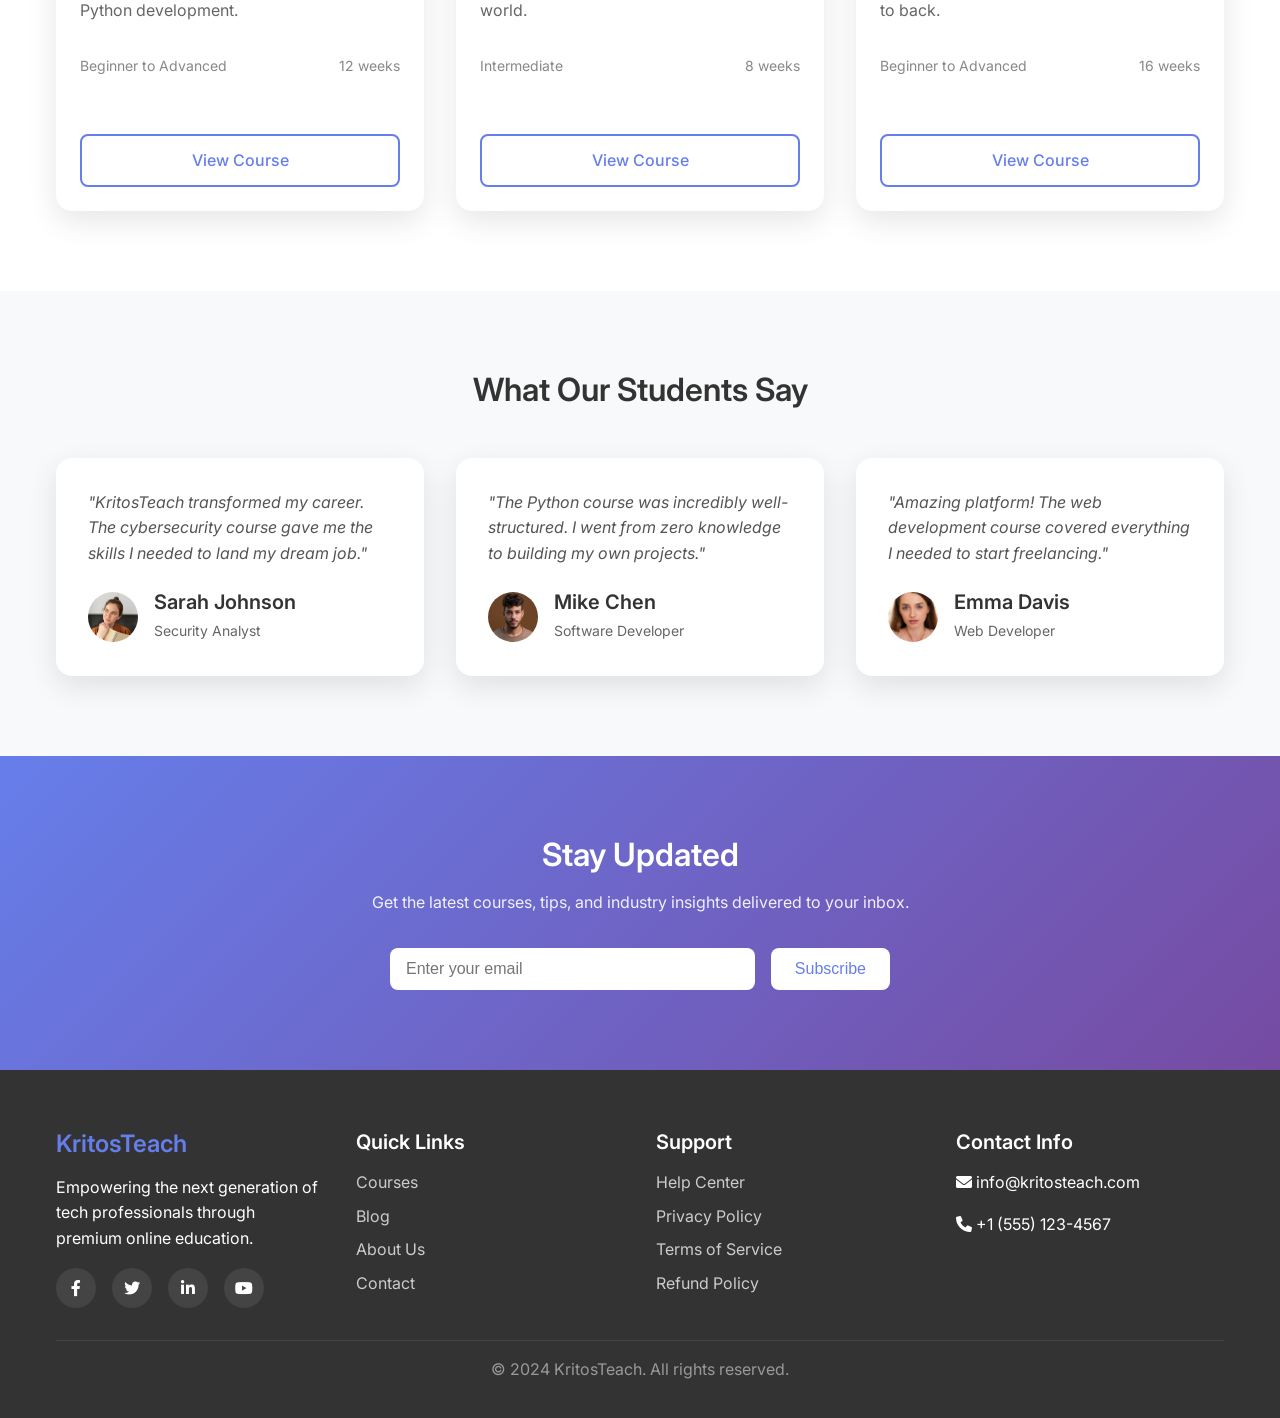
==== commit fbd9a18c: "update pages content" ====
--- a/index.html
+++ b/index.html
@@ -105,7 +105,7 @@
                             <span class="level">Intermediate</span>
                             <span class="duration">8 weeks</span>
                         </div>
-                        <a href="course-details.html" class="btn-secondary">View Course</a>
+                        <a href="cyber.html" class="btn-secondary">View Course</a>
                     </div>
                     <div class="course-card">
                         <div class="course-icon">
@@ -117,7 +117,7 @@
                             <span class="level">Beginner to Advanced</span>
                             <span class="duration">16 weeks</span>
                         </div>
-                        <a href="course-details.html" class="btn-secondary">View Course</a>
+                        <a href="fullstack.html" class="btn-secondary">View Course</a>
                     </div>
                 </div>
             </div>
